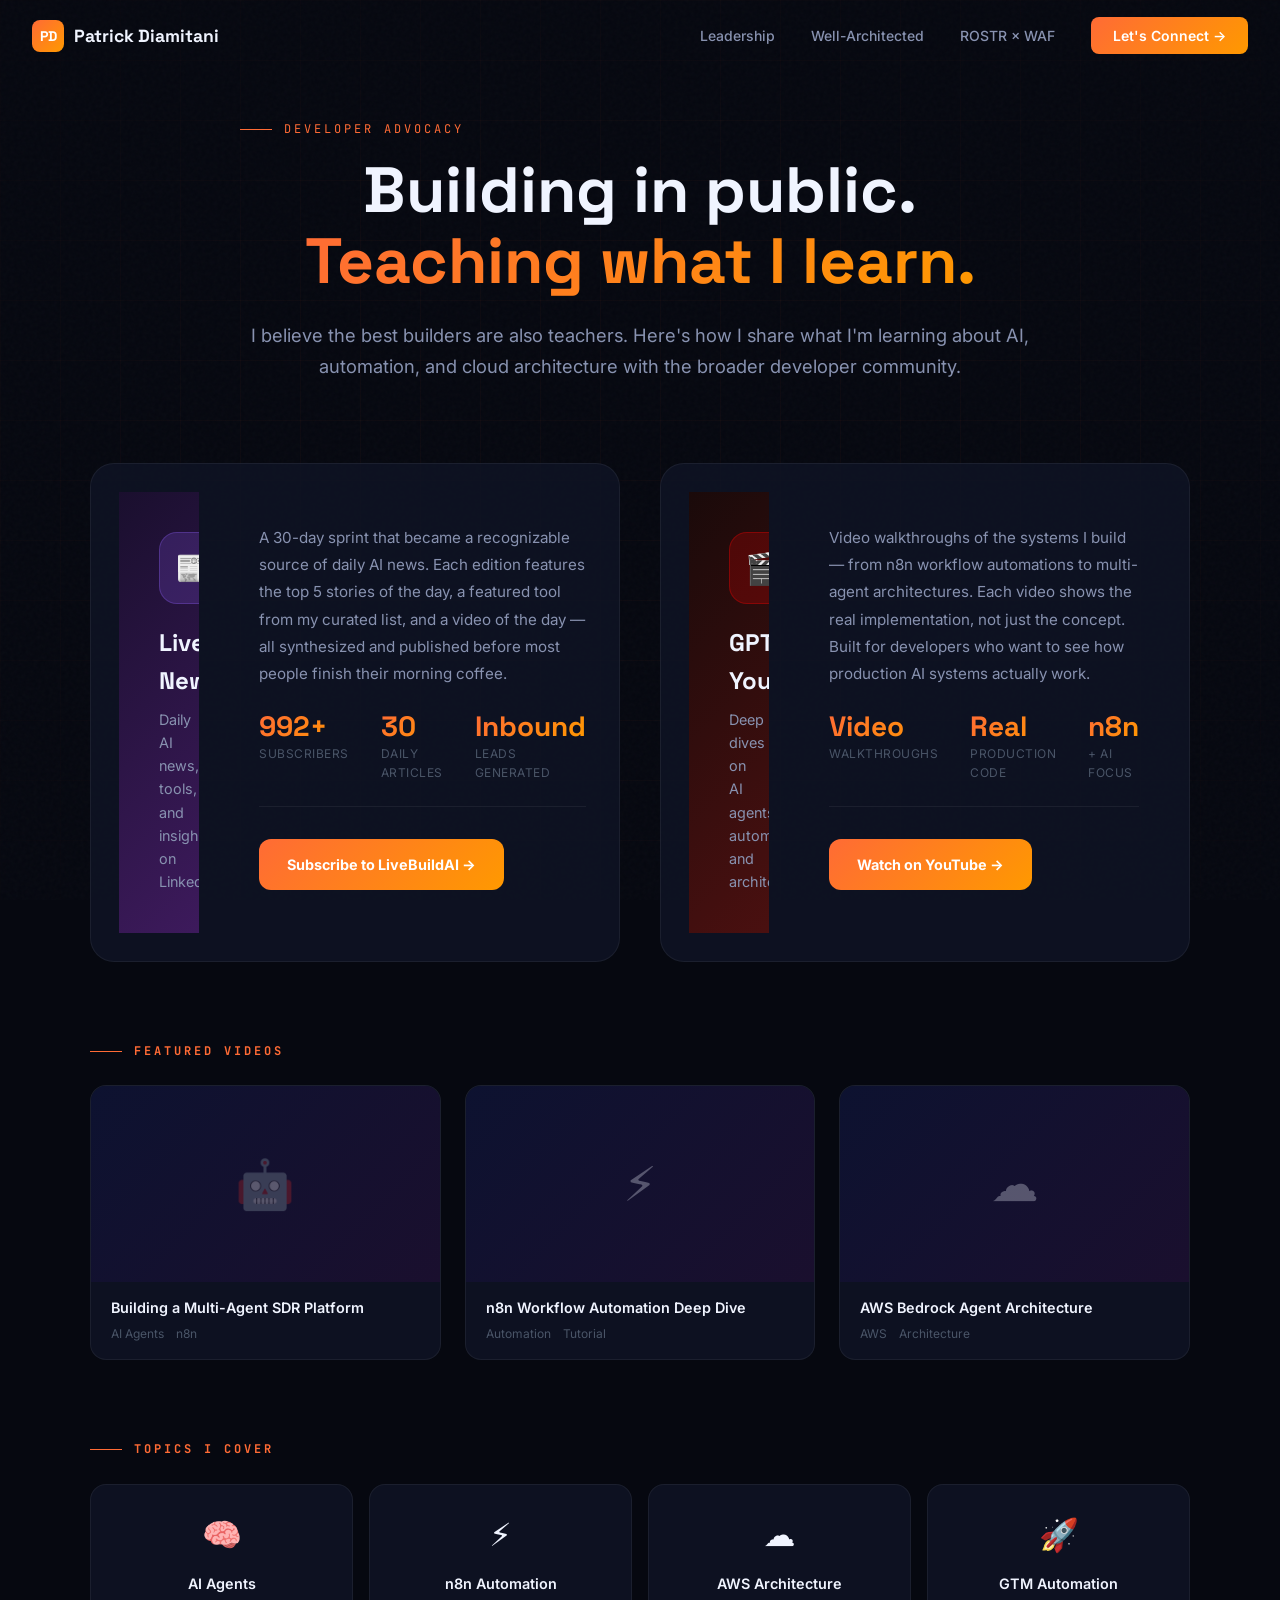
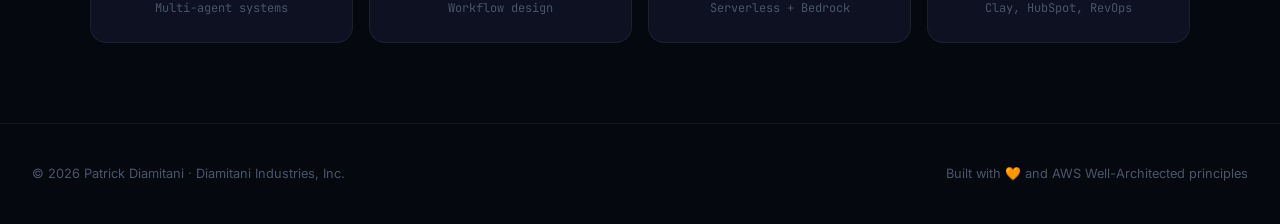
==== pages/developer-advocacy.html @ 6121b3cc "AWS Solution Architect portfolio website Three key sections: - Leadership Principles: 6 STAR format " ====
<!DOCTYPE html>
<html lang="en">
<head>
  <meta charset="UTF-8" />
  <meta name="viewport" content="width=device-width, initial-scale=1.0" />
  <title>Developer Advocacy — Patrick Diamitani | AWS Solution Architect</title>
  <link rel="stylesheet" href="../styles/main.css" />
  <style>
    .advocacy-page {
      padding-top: 120px;
      padding-bottom: 80px;
      min-height: 100vh;
      position: relative;
      z-index: 2;
    }

    .advocacy-header {
      text-align: center;
      max-width: 800px;
      margin: 0 auto 80px;
    }

    .advocacy-title {
      font-family: var(--font-display);
      font-size: clamp(2.5rem, 5vw, 4rem);
      font-weight: 800;
      line-height: 1.1;
      margin-bottom: 24px;
    }

    .advocacy-subtitle {
      font-size: 1.15rem;
      color: var(--text-secondary);
      line-height: 1.7;
    }

    .advocacy-grid {
      display: grid;
      grid-template-columns: repeat(2, 1fr);
      gap: 40px;
      max-width: 1100px;
      margin: 0 auto;
    }

    .advocacy-card {
      background: var(--bg-card);
      border: 1px solid var(--border-subtle);
      border-radius: 24px;
      overflow: hidden;
      transition: all 0.35s var(--ease-out);
    }

    .advocacy-card:hover {
      border-color: rgba(255,107,53,0.25);
      transform: translateY(-8px);
      box-shadow: 0 32px 80px rgba(0,0,0,0.5);
    }

    .advocacy-card-header {
      padding: 40px;
      position: relative;
      overflow: hidden;
    }

    .newsletter-header {
      background: linear-gradient(135deg, #1A0F2E 0%, #3D1A5C 100%);
    }

    .youtube-header {
      background: linear-gradient(135deg, #1A0A0A 0%, #4A1010 100%);
    }

    .card-icon {
      width: 72px;
      height: 72px;
      border-radius: 18px;
      display: flex;
      align-items: center;
      justify-content: center;
      font-size: 2rem;
      margin-bottom: 20px;
    }

    .newsletter-header .card-icon {
      background: rgba(139,92,246,0.2);
      border: 1px solid rgba(139,92,246,0.3);
    }

    .youtube-header .card-icon {
      background: rgba(255,0,0,0.2);
      border: 1px solid rgba(255,0,0,0.3);
    }

    .card-title {
      font-family: var(--font-display);
      font-size: 1.5rem;
      font-weight: 700;
      margin-bottom: 8px;
    }

    .card-tagline {
      font-size: 0.9rem;
      color: var(--text-secondary);
    }

    .advocacy-card-body {
      padding: 32px 40px 40px;
    }

    .card-description {
      font-size: 0.95rem;
      color: var(--text-secondary);
      line-height: 1.8;
      margin-bottom: 24px;
    }

    .card-stats {
      display: flex;
      gap: 32px;
      margin-bottom: 32px;
      padding-bottom: 24px;
      border-bottom: 1px solid var(--border-subtle);
    }

    .card-stat {
      display: flex;
      flex-direction: column;
    }

    .stat-number {
      font-family: var(--font-display);
      font-size: 1.75rem;
      font-weight: 800;
      background: var(--grad-orange);
      -webkit-background-clip: text;
      -webkit-text-fill-color: transparent;
      background-clip: text;
      line-height: 1;
    }

    .stat-label {
      font-size: 0.75rem;
      color: var(--text-muted);
      text-transform: uppercase;
      letter-spacing: 0.5px;
      margin-top: 4px;
    }

    .card-cta {
      display: inline-flex;
      align-items: center;
      gap: 10px;
      padding: 14px 28px;
      background: var(--grad-orange);
      border-radius: 12px;
      font-weight: 700;
      font-size: 0.9rem;
      color: white;
      transition: all 0.25s var(--ease-out);
      text-decoration: none;
    }

    .card-cta:hover {
      transform: translateY(-2px);
      box-shadow: 0 12px 32px rgba(255,107,53,0.35);
    }

    .card-cta-secondary {
      background: var(--bg-glass);
      border: 1px solid var(--border-accent);
    }

    .card-cta-secondary:hover {
      background: var(--bg-glass-hover);
      box-shadow: none;
    }

    /* Featured Content */
    .featured-content {
      margin-top: 80px;
      max-width: 1100px;
      margin-left: auto;
      margin-right: auto;
    }

    .featured-title {
      font-family: var(--font-mono);
      font-size: 0.75rem;
      letter-spacing: 3px;
      text-transform: uppercase;
      color: var(--accent-orange);
      margin-bottom: 24px;
      display: flex;
      align-items: center;
      gap: 12px;
    }

    .featured-title::before {
      content: '';
      width: 32px;
      height: 1px;
      background: var(--accent-orange);
    }

    .video-grid {
      display: grid;
      grid-template-columns: repeat(3, 1fr);
      gap: 24px;
    }

    .video-card {
      background: var(--bg-card);
      border: 1px solid var(--border-subtle);
      border-radius: 16px;
      overflow: hidden;
      transition: all 0.25s var(--ease-out);
      text-decoration: none;
      color: inherit;
    }

    .video-card:hover {
      border-color: rgba(255,107,53,0.2);
      transform: translateY(-4px);
    }

    .video-thumbnail {
      aspect-ratio: 16/9;
      background: linear-gradient(135deg, #0D1230, #1A0F2E);
      display: flex;
      align-items: center;
      justify-content: center;
      position: relative;
    }

    .video-thumbnail::after {
      content: '▶';
      position: absolute;
      width: 48px;
      height: 48px;
      background: rgba(255,107,53,0.9);
      border-radius: 50%;
      display: flex;
      align-items: center;
      justify-content: center;
      font-size: 1rem;
      color: white;
      opacity: 0;
      transition: opacity 0.2s;
    }

    .video-card:hover .video-thumbnail::after {
      opacity: 1;
    }

    .video-thumbnail-icon {
      font-size: 3rem;
      opacity: 0.3;
    }

    .video-info {
      padding: 16px 20px;
    }

    .video-title-text {
      font-weight: 600;
      font-size: 0.9rem;
      margin-bottom: 6px;
      line-height: 1.4;
    }

    .video-meta {
      font-size: 0.75rem;
      color: var(--text-muted);
      display: flex;
      gap: 12px;
    }

    /* Topics */
    .topics-section {
      margin-top: 80px;
      max-width: 1100px;
      margin-left: auto;
      margin-right: auto;
    }

    .topics-grid {
      display: grid;
      grid-template-columns: repeat(4, 1fr);
      gap: 16px;
    }

    .topic-card {
      padding: 24px;
      background: var(--bg-card);
      border: 1px solid var(--border-subtle);
      border-radius: 16px;
      text-align: center;
      transition: all 0.25s var(--ease-out);
    }

    .topic-card:hover {
      border-color: rgba(255,107,53,0.2);
      transform: translateY(-4px);
    }

    .topic-icon {
      font-size: 2rem;
      margin-bottom: 12px;
    }

    .topic-name {
      font-weight: 600;
      font-size: 0.9rem;
      margin-bottom: 4px;
    }

    .topic-count {
      font-family: var(--font-mono);
      font-size: 0.75rem;
      color: var(--text-muted);
    }

    @media (max-width: 900px) {
      .advocacy-grid {
        grid-template-columns: 1fr;
      }
      .video-grid {
        grid-template-columns: 1fr;
      }
      .topics-grid {
        grid-template-columns: repeat(2, 1fr);
      }
    }

    @media (max-width: 480px) {
      .topics-grid {
        grid-template-columns: 1fr;
      }
    }
  </style>
</head>
<body>

<div class="grid-bg" aria-hidden="true"></div>
<div class="noise-overlay" aria-hidden="true"></div>

<nav class="nav scrolled" role="navigation">
  <div class="nav-inner">
    <a href="../index.html" class="nav-logo">
      <div class="nav-logo-badge">PD</div>
      Patrick Diamitani
    </a>
    <ul class="nav-links">
      <li><a href="../index.html#lp" class="nav-link">Leadership</a></li>
      <li><a href="../index.html#waf" class="nav-link">Well-Architected</a></li>
      <li><a href="waf-interactive.html" class="nav-link">ROSTR × WAF</a></li>
      <li><a href="../index.html#contact" class="nav-cta">Let's Connect →</a></li>
    </ul>
  </div>
</nav>

<main class="advocacy-page">
  <div class="container">

    <header class="advocacy-header">
      <div class="section-label">Developer Advocacy</div>
      <h1 class="advocacy-title">
        Building in public.<br/>
        <span class="gradient-text">Teaching what I learn.</span>
      </h1>
      <p class="advocacy-subtitle">
        I believe the best builders are also teachers. Here's how I share what I'm learning about
        AI, automation, and cloud architecture with the broader developer community.
      </p>
    </header>

    <div class="advocacy-grid">

      <!-- LiveBuildAI Newsletter -->
      <article class="advocacy-card">
        <div class="advocacy-card-header newsletter-header">
          <div class="card-icon">📰</div>
          <h2 class="card-title">LiveBuildAI Newsletter</h2>
          <p class="card-tagline">Daily AI news, tools, and insights on LinkedIn</p>
        </div>
        <div class="advocacy-card-body">
          <p class="card-description">
            A 30-day sprint that became a recognizable source of daily AI news. Each edition features
            the top 5 stories of the day, a featured tool from my curated list, and a video of the day —
            all synthesized and published before most people finish their morning coffee.
          </p>
          <div class="card-stats">
            <div class="card-stat">
              <span class="stat-number">992+</span>
              <span class="stat-label">Subscribers</span>
            </div>
            <div class="card-stat">
              <span class="stat-number">30</span>
              <span class="stat-label">Daily Articles</span>
            </div>
            <div class="card-stat">
              <span class="stat-number">Inbound</span>
              <span class="stat-label">Leads Generated</span>
            </div>
          </div>
          <a href="https://www.linkedin.com/newsletters/livebuildai-7169756795706515456/" target="_blank" class="card-cta">
            Subscribe to LiveBuildAI →
          </a>
        </div>
      </article>

      <!-- YouTube Channel -->
      <article class="advocacy-card">
        <div class="advocacy-card-header youtube-header">
          <div class="card-icon">🎬</div>
          <h2 class="card-title">GPTPat YouTube</h2>
          <p class="card-tagline">Deep dives on AI agents, automation, and architecture</p>
        </div>
        <div class="advocacy-card-body">
          <p class="card-description">
            Video walkthroughs of the systems I build — from n8n workflow automations to multi-agent
            architectures. Each video shows the real implementation, not just the concept. Built for
            developers who want to see how production AI systems actually work.
          </p>
          <div class="card-stats">
            <div class="card-stat">
              <span class="stat-number">Video</span>
              <span class="stat-label">Walkthroughs</span>
            </div>
            <div class="card-stat">
              <span class="stat-number">Real</span>
              <span class="stat-label">Production Code</span>
            </div>
            <div class="card-stat">
              <span class="stat-number">n8n</span>
              <span class="stat-label">+ AI Focus</span>
            </div>
          </div>
          <a href="https://www.youtube.com/@gptpat" target="_blank" class="card-cta">
            Watch on YouTube →
          </a>
        </div>
      </article>

    </div>

    <!-- Featured Videos -->
    <section class="featured-content">
      <h3 class="featured-title">Featured Videos</h3>
      <div class="video-grid">

        <a href="https://www.youtube.com/@gptpat" target="_blank" class="video-card">
          <div class="video-thumbnail">
            <span class="video-thumbnail-icon">🤖</span>
          </div>
          <div class="video-info">
            <div class="video-title-text">Building a Multi-Agent SDR Platform</div>
            <div class="video-meta">
              <span>AI Agents</span>
              <span>n8n</span>
            </div>
          </div>
        </a>

        <a href="https://www.youtube.com/@gptpat" target="_blank" class="video-card">
          <div class="video-thumbnail">
            <span class="video-thumbnail-icon">⚡</span>
          </div>
          <div class="video-info">
            <div class="video-title-text">n8n Workflow Automation Deep Dive</div>
            <div class="video-meta">
              <span>Automation</span>
              <span>Tutorial</span>
            </div>
          </div>
        </a>

        <a href="https://www.youtube.com/@gptpat" target="_blank" class="video-card">
          <div class="video-thumbnail">
            <span class="video-thumbnail-icon">☁️</span>
          </div>
          <div class="video-info">
            <div class="video-title-text">AWS Bedrock Agent Architecture</div>
            <div class="video-meta">
              <span>AWS</span>
              <span>Architecture</span>
            </div>
          </div>
        </a>

      </div>
    </section>

    <!-- Topics I Cover -->
    <section class="topics-section">
      <h3 class="featured-title">Topics I Cover</h3>
      <div class="topics-grid">

        <div class="topic-card">
          <div class="topic-icon">🧠</div>
          <div class="topic-name">AI Agents</div>
          <div class="topic-count">Multi-agent systems</div>
        </div>

        <div class="topic-card">
          <div class="topic-icon">⚡</div>
          <div class="topic-name">n8n Automation</div>
          <div class="topic-count">Workflow design</div>
        </div>

        <div class="topic-card">
          <div class="topic-icon">☁️</div>
          <div class="topic-name">AWS Architecture</div>
          <div class="topic-count">Serverless + Bedrock</div>
        </div>

        <div class="topic-card">
          <div class="topic-icon">🚀</div>
          <div class="topic-name">GTM Automation</div>
          <div class="topic-count">Clay, HubSpot, RevOps</div>
        </div>

      </div>
    </section>

  </div>
</main>

<footer class="footer">
  <div class="container">
    <div class="footer-inner">
      <p class="footer-text">© 2026 Patrick Diamitani · Diamitani Industries, Inc.</p>
      <p class="footer-made-with">Built with 🧡 and AWS Well-Architected principles</p>
    </div>
  </div>
</footer>

<script src="../scripts/main.js"></script>
</body>
</html>
---- styles/main.css ----
/* ============================================================
   PATRICK DIAMITANI — AWS SOLUTIONS ARCHITECT
   Design System · main.css
   ============================================================ */

@import url('https://fonts.googleapis.com/css2?family=Inter:wght@300;400;500;600;700;800;900&family=Space+Grotesk:wght@300;400;500;600;700&family=JetBrains+Mono:wght@400;500&display=swap');

/* ── CSS Custom Properties ─────────────────────────────────── */
:root {
  /* Palette */
  --bg-void:        #060810;
  --bg-deep:        #0A0E1A;
  --bg-card:        rgba(15, 20, 38, 0.8);
  --bg-card-hover:  rgba(22, 30, 55, 0.9);
  --bg-glass:       rgba(255, 255, 255, 0.04);
  --bg-glass-hover: rgba(255, 255, 255, 0.08);

  --accent-orange:  #FF6B35;
  --accent-aws:     #FF9900;
  --accent-blue:    #4A9EFF;
  --accent-teal:    #00D4AA;
  --accent-purple:  #8B5CF6;

  --text-primary:   #F0F4FF;
  --text-secondary: #8892B0;
  --text-muted:     #4A5568;
  --text-accent:    #FF9900;

  --border-subtle:  rgba(255, 255, 255, 0.06);
  --border-accent:  rgba(255, 105, 53, 0.3);

  /* Gradients */
  --grad-hero:    linear-gradient(135deg, #060810 0%, #0D1230 50%, #0A0E1A 100%);
  --grad-orange:  linear-gradient(135deg, #FF6B35, #FF9900);
  --grad-blue:    linear-gradient(135deg, #4A9EFF, #00D4AA);
  --grad-card:    linear-gradient(135deg, rgba(255,107,53,0.08) 0%, rgba(74,158,255,0.04) 100%);

  /* Typography */
  --font-sans:   'Inter', system-ui, sans-serif;
  --font-display:'Space Grotesk', system-ui, sans-serif;
  --font-mono:   'JetBrains Mono', monospace;

  /* Spacing */
  --max-width: 1280px;
  --section-pad: 120px;

  /* Transitions */
  --ease-out: cubic-bezier(0.16, 1, 0.3, 1);
  --ease-spring: cubic-bezier(0.34, 1.56, 0.64, 1);
}

/* ── Reset & Base ───────────────────────────────────────────── */
*, *::before, *::after { box-sizing: border-box; margin: 0; padding: 0; }

html {
  scroll-behavior: smooth;
  font-size: 16px;
  -webkit-font-smoothing: antialiased;
}

body {
  font-family: var(--font-sans);
  background: var(--bg-void);
  color: var(--text-primary);
  line-height: 1.6;
  overflow-x: hidden;
}

a { color: inherit; text-decoration: none; }
img { max-width: 100%; display: block; }
ul { list-style: none; }

/* ── Scrollbar ──────────────────────────────────────────────── */
::-webkit-scrollbar { width: 6px; }
::-webkit-scrollbar-track { background: var(--bg-deep); }
::-webkit-scrollbar-thumb { background: var(--accent-orange); border-radius: 3px; }

/* ── Utility Classes ────────────────────────────────────────── */
.container {
  max-width: var(--max-width);
  margin: 0 auto;
  padding: 0 32px;
}

.section {
  padding: var(--section-pad) 0;
}

.section-label {
  font-family: var(--font-mono);
  font-size: 12px;
  letter-spacing: 3px;
  text-transform: uppercase;
  color: var(--accent-orange);
  margin-bottom: 16px;
  display: flex;
  align-items: center;
  gap: 12px;
}
.section-label::before {
  content: '';
  width: 32px;
  height: 1px;
  background: var(--accent-orange);
}

.section-title {
  font-family: var(--font-display);
  font-size: clamp(2rem, 4vw, 3rem);
  font-weight: 700;
  line-height: 1.1;
  margin-bottom: 20px;
}

.section-subtitle {
  font-size: 1.1rem;
  color: var(--text-secondary);
  max-width: 600px;
  line-height: 1.7;
}

.gradient-text {
  background: var(--grad-orange);
  -webkit-background-clip: text;
  -webkit-text-fill-color: transparent;
  background-clip: text;
}

.gradient-text-blue {
  background: var(--grad-blue);
  -webkit-background-clip: text;
  -webkit-text-fill-color: transparent;
  background-clip: text;
}

/* ── Animated Grid Background ───────────────────────────────── */
.grid-bg {
  position: fixed;
  inset: 0;
  pointer-events: none;
  z-index: 0;
  background-image:
    linear-gradient(rgba(255,107,53,0.03) 1px, transparent 1px),
    linear-gradient(90deg, rgba(255,107,53,0.03) 1px, transparent 1px);
  background-size: 60px 60px;
  mask-image: radial-gradient(ellipse 80% 80% at 50% 50%, black 40%, transparent 100%);
}

.noise-overlay {
  position: fixed;
  inset: 0;
  pointer-events: none;
  z-index: 1;
  opacity: 0.025;
  background-image: url("data:image/svg+xml,%3Csvg viewBox='0 0 256 256' xmlns='http://www.w3.org/2000/svg'%3E%3Cfilter id='noise'%3E%3CfeTurbulence type='fractalNoise' baseFrequency='0.9' numOctaves='4' stitchTiles='stitch'/%3E%3C/filter%3E%3Crect width='100%25' height='100%25' filter='url(%23noise)'/%3E%3C/svg%3E");
}

/* ── Navigation ─────────────────────────────────────────────── */
.nav {
  position: fixed;
  top: 0;
  left: 0;
  right: 0;
  z-index: 100;
  transition: all 0.3s var(--ease-out);
}

.nav.scrolled {
  background: rgba(6, 8, 16, 0.92);
  backdrop-filter: blur(24px);
  border-bottom: 1px solid var(--border-subtle);
}

.nav-inner {
  display: flex;
  align-items: center;
  justify-content: space-between;
  padding: 20px 32px;
  max-width: var(--max-width);
  margin: 0 auto;
}

.nav-logo {
  font-family: var(--font-display);
  font-size: 1.1rem;
  font-weight: 700;
  display: flex;
  align-items: center;
  gap: 10px;
}

.nav-logo-badge {
  width: 32px;
  height: 32px;
  background: var(--grad-orange);
  border-radius: 8px;
  display: flex;
  align-items: center;
  justify-content: center;
  font-size: 14px;
  font-weight: 900;
  color: white;
}

.nav-links {
  display: flex;
  align-items: center;
  gap: 36px;
}

.nav-link {
  font-size: 0.875rem;
  font-weight: 500;
  color: var(--text-secondary);
  transition: color 0.2s;
  position: relative;
}

.nav-link::after {
  content: '';
  position: absolute;
  bottom: -4px;
  left: 0;
  width: 0;
  height: 1px;
  background: var(--accent-orange);
  transition: width 0.2s var(--ease-out);
}

.nav-link:hover { color: var(--text-primary); }
.nav-link:hover::after { width: 100%; }

.nav-cta {
  font-size: 0.875rem;
  font-weight: 600;
  padding: 10px 22px;
  background: var(--grad-orange);
  border-radius: 8px;
  color: white;
  transition: all 0.2s var(--ease-out);
}

.nav-cta:hover {
  transform: translateY(-1px);
  box-shadow: 0 8px 24px rgba(255,107,53,0.35);
}

/* ── Hero Section ───────────────────────────────────────────── */
.hero {
  position: relative;
  min-height: 100vh;
  display: flex;
  align-items: center;
  padding: 120px 0 80px;
  overflow: hidden;
}

.hero-glow {
  position: absolute;
  top: -20%;
  left: -10%;
  width: 70%;
  height: 70%;
  background: radial-gradient(ellipse, rgba(255,107,53,0.12) 0%, transparent 70%);
  pointer-events: none;
}

.hero-glow-2 {
  position: absolute;
  bottom: -10%;
  right: -10%;
  width: 50%;
  height: 50%;
  background: radial-gradient(ellipse, rgba(74,158,255,0.08) 0%, transparent 70%);
  pointer-events: none;
}

.hero-content {
  position: relative;
  z-index: 2;
  display: grid;
  grid-template-columns: 1fr 1fr;
  gap: 80px;
  align-items: center;
}

.hero-label {
  font-family: var(--font-mono);
  font-size: 13px;
  letter-spacing: 2px;
  text-transform: uppercase;
  color: var(--accent-orange);
  display: flex;
  align-items: center;
  gap: 8px;
  margin-bottom: 24px;
}

.hero-label-dot {
  width: 6px;
  height: 6px;
  background: var(--accent-orange);
  border-radius: 50%;
  animation: pulse-dot 2s ease infinite;
}

@keyframes pulse-dot {
  0%, 100% { opacity: 1; transform: scale(1); }
  50% { opacity: 0.5; transform: scale(0.7); }
}

.hero-title {
  font-family: var(--font-display);
  font-size: clamp(2.8rem, 5.5vw, 4.5rem);
  font-weight: 800;
  line-height: 1.05;
  margin-bottom: 28px;
  letter-spacing: -0.02em;
}

.hero-description {
  font-size: 1.15rem;
  color: var(--text-secondary);
  line-height: 1.8;
  margin-bottom: 48px;
  max-width: 520px;
}

.hero-actions {
  display: flex;
  align-items: center;
  gap: 20px;
  flex-wrap: wrap;
}

.btn-primary {
  display: inline-flex;
  align-items: center;
  gap: 10px;
  padding: 16px 32px;
  background: var(--grad-orange);
  border-radius: 12px;
  font-weight: 700;
  font-size: 1rem;
  color: white;
  transition: all 0.25s var(--ease-out);
}

.btn-primary:hover {
  transform: translateY(-2px);
  box-shadow: 0 16px 48px rgba(255,107,53,0.4);
}

.btn-secondary {
  display: inline-flex;
  align-items: center;
  gap: 10px;
  padding: 15px 32px;
  border: 1px solid var(--border-accent);
  border-radius: 12px;
  font-weight: 600;
  font-size: 1rem;
  color: var(--text-primary);
  transition: all 0.25s var(--ease-out);
  background: var(--bg-glass);
  backdrop-filter: blur(8px);
}

.btn-secondary:hover {
  background: var(--bg-glass-hover);
  border-color: var(--accent-orange);
  transform: translateY(-2px);
}

.hero-stats {
  display: grid;
  grid-template-columns: repeat(3, 1fr);
  gap: 24px;
  margin-top: 64px;
  padding-top: 48px;
  border-top: 1px solid var(--border-subtle);
}

.hero-stat-value {
  font-family: var(--font-display);
  font-size: 2.2rem;
  font-weight: 800;
  background: var(--grad-orange);
  -webkit-background-clip: text;
  -webkit-text-fill-color: transparent;
  background-clip: text;
  display: block;
  margin-bottom: 4px;
}

.hero-stat-label {
  font-size: 0.8rem;
  color: var(--text-secondary);
  text-transform: uppercase;
  letter-spacing: 1px;
}

/* Hero Right: Architecture visual */
.hero-visual {
  position: relative;
}

.arch-card {
  background: var(--bg-card);
  border: 1px solid var(--border-subtle);
  border-radius: 20px;
  padding: 32px;
  backdrop-filter: blur(16px);
  position: relative;
  overflow: hidden;
}

.arch-card::before {
  content: '';
  position: absolute;
  top: 0;
  left: 0;
  right: 0;
  height: 1px;
  background: linear-gradient(90deg, transparent, var(--accent-orange), transparent);
  opacity: 0.6;
}

.arch-title {
  font-family: var(--font-mono);
  font-size: 11px;
  letter-spacing: 2px;
  text-transform: uppercase;
  color: var(--accent-aws);
  margin-bottom: 24px;
}

.arch-nodes {
  display: flex;
  flex-direction: column;
  gap: 12px;
}

.arch-node {
  display: flex;
  align-items: center;
  gap: 14px;
  padding: 12px 16px;
  border-radius: 10px;
  background: var(--bg-glass);
  border: 1px solid var(--border-subtle);
  transition: all 0.2s;
  cursor: default;
}

.arch-node:hover {
  background: var(--bg-glass-hover);
  border-color: rgba(255,107,53,0.2);
  transform: translateX(4px);
}

.arch-node-icon {
  width: 36px;
  height: 36px;
  border-radius: 8px;
  display: flex;
  align-items: center;
  justify-content: center;
  font-size: 16px;
  flex-shrink: 0;
}

.arch-node-text { flex: 1; }
.arch-node-name {
  font-size: 0.875rem;
  font-weight: 600;
  color: var(--text-primary);
  display: block;
}
.arch-node-sub {
  font-family: var(--font-mono);
  font-size: 0.72rem;
  color: var(--text-secondary);
}

.arch-connector {
  width: 2px;
  height: 12px;
  background: linear-gradient(180deg, var(--accent-orange), transparent);
  margin-left: 30px;
  opacity: 0.4;
}

/* ── About Section ──────────────────────────────────────────── */
.about {
  position: relative;
  z-index: 2;
}

.about-grid {
  display: grid;
  grid-template-columns: 1fr 1.6fr;
  gap: 80px;
  align-items: start;
}

.about-avatar-wrap {
  position: sticky;
  top: 100px;
}

.about-avatar {
  width: 100%;
  aspect-ratio: 1;
  border-radius: 24px;
  overflow: hidden;
  border: 1px solid var(--border-subtle);
  position: relative;
  background: var(--bg-card);
}

.about-avatar img {
  width: 100%;
  height: 100%;
  object-fit: cover;
}

.about-avatar-placeholder {
  width: 100%;
  height: 100%;
  display: flex;
  align-items: center;
  justify-content: center;
  background: linear-gradient(135deg, #0D1230, #1A0F2E);
  font-size: 6rem;
}

.about-badge {
  position: absolute;
  bottom: -16px;
  left: 50%;
  transform: translateX(-50%);
  background: var(--bg-deep);
  border: 1px solid var(--border-accent);
  border-radius: 100px;
  padding: 10px 20px;
  font-family: var(--font-mono);
  font-size: 0.75rem;
  color: var(--accent-orange);
  white-space: nowrap;
  display: flex;
  align-items: center;
  gap: 8px;
}

.about-badge-dot {
  width: 6px;
  height: 6px;
  background: var(--accent-teal);
  border-radius: 50%;
  animation: pulse-dot 2s ease infinite;
}

.about-content { padding-top: 8px; }

.about-narrative {
  font-size: 1.05rem;
  color: var(--text-secondary);
  line-height: 1.9;
  margin-bottom: 24px;
}

.about-narrative strong { color: var(--text-primary); font-weight: 600; }

.about-highlights {
  display: grid;
  grid-template-columns: 1fr 1fr;
  gap: 16px;
  margin-top: 40px;
}

.highlight-card {
  padding: 20px;
  background: var(--bg-card);
  border: 1px solid var(--border-subtle);
  border-radius: 16px;
  transition: all 0.25s var(--ease-out);
}

.highlight-card:hover {
  background: var(--bg-card-hover);
  border-color: rgba(255,107,53,0.2);
  transform: translateY(-4px);
}

.highlight-icon {
  font-size: 1.5rem;
  margin-bottom: 10px;
  display: block;
}

.highlight-title {
  font-weight: 700;
  font-size: 0.9rem;
  margin-bottom: 4px;
}

.highlight-text {
  font-size: 0.8rem;
  color: var(--text-secondary);
  line-height: 1.5;
}

/* ── Well-Architected Section ───────────────────────────────── */
.waf {
  position: relative;
  z-index: 2;
}

.waf-intro {
  display: grid;
  grid-template-columns: 1fr 1fr;
  gap: 80px;
  margin-bottom: 64px;
  align-items: end;
}

.waf-pillars {
  display: grid;
  grid-template-columns: repeat(3, 1fr);
  gap: 20px;
}

.pillar-card {
  padding: 28px 24px;
  background: var(--bg-card);
  border: 1px solid var(--border-subtle);
  border-radius: 20px;
  position: relative;
  overflow: hidden;
  transition: all 0.3s var(--ease-out);
  cursor: default;
}

.pillar-card::after {
  content: '';
  position: absolute;
  inset: 0;
  background: var(--grad-card);
  opacity: 0;
  transition: opacity 0.3s;
}

.pillar-card:hover {
  border-color: var(--border-accent);
  transform: translateY(-6px);
  box-shadow: 0 24px 64px rgba(0,0,0,0.4);
}

.pillar-card:hover::after { opacity: 1; }

.pillar-card-inner { position: relative; z-index: 1; }

.pillar-icon {
  font-size: 2rem;
  margin-bottom: 16px;
  display: block;
}

.pillar-name {
  font-family: var(--font-display);
  font-weight: 700;
  font-size: 1rem;
  margin-bottom: 8px;
  color: var(--text-primary);
}

.pillar-description {
  font-size: 0.82rem;
  color: var(--text-secondary);
  line-height: 1.6;
  margin-bottom: 16px;
}

.pillar-evidence {
  font-family: var(--font-mono);
  font-size: 0.72rem;
  color: var(--accent-teal);
  background: rgba(0,212,170,0.08);
  border: 1px solid rgba(0,212,170,0.2);
  border-radius: 6px;
  padding: 6px 10px;
  display: inline-block;
}

/* ── Leadership Principles ──────────────────────────────────── */
.lp {
  position: relative;
  z-index: 2;
  background: linear-gradient(180deg, transparent, rgba(10,14,26,0.8), transparent);
}

.lp-grid {
  display: grid;
  grid-template-columns: repeat(2, 1fr);
  gap: 24px;
  margin-top: 64px;
}

.lp-card {
  background: var(--bg-card);
  border: 1px solid var(--border-subtle);
  border-radius: 20px;
  padding: 32px;
  transition: all 0.3s var(--ease-out);
  position: relative;
  overflow: hidden;
}

.lp-card::before {
  content: '';
  position: absolute;
  left: 0;
  top: 0;
  bottom: 0;
  width: 3px;
  background: var(--grad-orange);
  transform: scaleY(0);
  transition: transform 0.3s var(--ease-out);
}

.lp-card:hover {
  border-color: rgba(255,107,53,0.15);
  transform: translateY(-4px);
  box-shadow: 0 20px 60px rgba(0,0,0,0.3);
}

.lp-card:hover::before { transform: scaleY(1); }

.lp-header {
  display: flex;
  align-items: flex-start;
  gap: 16px;
  margin-bottom: 20px;
}

.lp-number {
  font-family: var(--font-mono);
  font-size: 0.7rem;
  color: var(--accent-orange);
  background: rgba(255,107,53,0.1);
  border: 1px solid rgba(255,107,53,0.2);
  border-radius: 6px;
  padding: 4px 8px;
  white-space: nowrap;
  margin-top: 2px;
}

.lp-principle {
  font-family: var(--font-display);
  font-weight: 700;
  font-size: 1.1rem;
  line-height: 1.2;
}

.star-format { display: flex; flex-direction: column; gap: 12px; }

.star-item {
  display: flex;
  gap: 12px;
  align-items: flex-start;
}

.star-label {
  font-family: var(--font-mono);
  font-size: 0.65rem;
  font-weight: 700;
  letter-spacing: 1px;
  color: var(--accent-orange);
  background: rgba(255,107,53,0.08);
  border: 1px solid rgba(255,107,53,0.15);
  border-radius: 4px;
  padding: 3px 6px;
  white-space: nowrap;
  margin-top: 3px;
  flex-shrink: 0;
}

.star-text {
  font-size: 0.875rem;
  color: var(--text-secondary);
  line-height: 1.6;
}

.star-result .star-text {
  color: var(--text-primary);
  font-weight: 500;
}

/* ── LP Card Grid (New Style) ───────────────────────────────── */
.lp-card-grid {
  display: grid;
  grid-template-columns: repeat(3, 1fr);
  gap: 24px;
  margin-top: 64px;
}

.lp-card-link {
  text-decoration: none;
  color: inherit;
  display: block;
}

.lp-card-new {
  background: var(--bg-card);
  border: 1px solid var(--border-subtle);
  border-radius: 20px;
  padding: 28px;
  height: 100%;
  display: flex;
  flex-direction: column;
  transition: all 0.3s var(--ease-out);
  position: relative;
  overflow: hidden;
}

.lp-card-new::before {
  content: '';
  position: absolute;
  left: 0;
  top: 0;
  bottom: 0;
  width: 3px;
  background: var(--grad-orange);
  transform: scaleY(0);
  transition: transform 0.3s var(--ease-out);
}

.lp-card-link:hover .lp-card-new {
  border-color: rgba(255,107,53,0.25);
  transform: translateY(-6px);
  box-shadow: 0 24px 64px rgba(0,0,0,0.4);
}

.lp-card-link:hover .lp-card-new::before {
  transform: scaleY(1);
}

.lp-card-header-new {
  display: flex;
  align-items: flex-start;
  gap: 12px;
  margin-bottom: 16px;
}

.lp-principle-new {
  font-family: var(--font-display);
  font-weight: 700;
  font-size: 1.1rem;
  line-height: 1.2;
  margin: 0;
}

.lp-card-preview {
  font-size: 0.875rem;
  color: var(--text-secondary);
  line-height: 1.7;
  flex: 1;
  margin-bottom: 16px;
}

.lp-card-result {
  font-size: 0.8rem;
  color: var(--text-primary);
  padding: 12px 16px;
  background: rgba(0,212,170,0.06);
  border: 1px solid rgba(0,212,170,0.15);
  border-radius: 10px;
  margin-bottom: 16px;
}

.result-tag {
  font-family: var(--font-mono);
  font-size: 0.7rem;
  font-weight: 700;
  color: var(--accent-teal);
  margin-right: 6px;
}

.lp-card-cta {
  font-size: 0.85rem;
  font-weight: 600;
  color: var(--accent-orange);
  display: flex;
  align-items: center;
  gap: 6px;
  transition: gap 0.2s var(--ease-out);
}

.lp-card-link:hover .lp-card-cta {
  gap: 10px;
}

@media (max-width: 900px) {
  .lp-card-grid {
    grid-template-columns: repeat(2, 1fr);
  }
}

@media (max-width: 600px) {
  .lp-card-grid {
    grid-template-columns: 1fr;
  }
}

/* ── Developer Advocacy Section ─────────────────────────────── */
.advocacy {
  position: relative;
  z-index: 2;
}

.advocacy-intro {
  display: grid;
  grid-template-columns: 1fr 1fr;
  gap: 80px;
  margin-bottom: 48px;
  align-items: end;
}

.advocacy-cards {
  display: grid;
  grid-template-columns: repeat(2, 1fr);
  gap: 24px;
}

.advocacy-card {
  display: flex;
  align-items: flex-start;
  gap: 20px;
  padding: 28px;
  background: var(--bg-card);
  border: 1px solid var(--border-subtle);
  border-radius: 20px;
  text-decoration: none;
  color: inherit;
  transition: all 0.3s var(--ease-out);
}

.advocacy-card:hover {
  border-color: rgba(255,107,53,0.25);
  transform: translateY(-6px);
  box-shadow: 0 24px 64px rgba(0,0,0,0.4);
}

.advocacy-card-icon {
  width: 56px;
  height: 56px;
  border-radius: 14px;
  display: flex;
  align-items: center;
  justify-content: center;
  font-size: 1.5rem;
  flex-shrink: 0;
  border: 1px solid var(--border-subtle);
}

.advocacy-card-content {
  flex: 1;
}

.advocacy-card-title {
  font-family: var(--font-display);
  font-weight: 700;
  font-size: 1.1rem;
  margin-bottom: 8px;
}

.advocacy-card-desc {
  font-size: 0.875rem;
  color: var(--text-secondary);
  line-height: 1.7;
  margin-bottom: 12px;
}

.advocacy-card-stats {
  display: flex;
  gap: 16px;
  flex-wrap: wrap;
}

.advocacy-stat {
  font-family: var(--font-mono);
  font-size: 0.72rem;
  color: var(--text-muted);
}

.advocacy-stat strong {
  color: var(--accent-orange);
}

.advocacy-card-arrow {
  font-size: 1.25rem;
  color: var(--accent-orange);
  opacity: 0;
  transition: opacity 0.2s, transform 0.2s;
  align-self: center;
}

.advocacy-card:hover .advocacy-card-arrow {
  opacity: 1;
  transform: translateX(4px);
}

.advocacy-cta {
  text-align: center;
  margin-top: 40px;
}

@media (max-width: 900px) {
  .advocacy-intro {
    grid-template-columns: 1fr;
    gap: 24px;
  }
  .advocacy-cards {
    grid-template-columns: 1fr;
  }
}

/* ── Case Studies ───────────────────────────────────────────── */
.case-studies {
  position: relative;
  z-index: 2;
}

.cs-grid {
  display: grid;
  grid-template-columns: repeat(3, 1fr);
  gap: 24px;
  margin-top: 64px;
}

.cs-card {
  background: var(--bg-card);
  border: 1px solid var(--border-subtle);
  border-radius: 24px;
  overflow: hidden;
  transition: all 0.35s var(--ease-out);
  display: flex;
  flex-direction: column;
  text-decoration: none;
  color: inherit;
}

.cs-card:hover {
  border-color: rgba(255,107,53,0.25);
  transform: translateY(-8px);
  box-shadow: 0 32px 80px rgba(0,0,0,0.5);
}

.cs-card-header {
  padding: 32px 32px 24px;
  position: relative;
  overflow: hidden;
  min-height: 180px;
  display: flex;
  flex-direction: column;
  justify-content: flex-end;
}

.cs-card-bg {
  position: absolute;
  inset: 0;
  display: flex;
  align-items: center;
  justify-content: center;
  font-size: 5rem;
  opacity: 0.15;
}

.cs-card-gradient-1 { background: linear-gradient(135deg, #1A0F00, #3D2000); }
.cs-card-gradient-2 { background: linear-gradient(135deg, #0A1A2F, #001A3D); }
.cs-card-gradient-3 { background: linear-gradient(135deg, #0F0A1A, #1A0F2E); }

.cs-card-tag {
  font-family: var(--font-mono);
  font-size: 0.7rem;
  letter-spacing: 1.5px;
  text-transform: uppercase;
  padding: 4px 10px;
  border-radius: 6px;
  display: inline-block;
  margin-bottom: 12px;
  width: fit-content;
  position: relative;
}

.tag-orange { background: rgba(255,107,53,0.15); color: var(--accent-orange); border: 1px solid rgba(255,107,53,0.25); }
.tag-blue   { background: rgba(74,158,255,0.15); color: var(--accent-blue); border: 1px solid rgba(74,158,255,0.25); }
.tag-purple { background: rgba(139,92,246,0.15); color: var(--accent-purple); border: 1px solid rgba(139,92,246,0.25); }

.cs-card-title {
  font-family: var(--font-display);
  font-size: 1.3rem;
  font-weight: 700;
  position: relative;
  line-height: 1.2;
}

.cs-card-body { padding: 24px 32px 32px; flex: 1; display: flex; flex-direction: column; }

.cs-card-description {
  font-size: 0.875rem;
  color: var(--text-secondary);
  line-height: 1.7;
  margin-bottom: 24px;
  flex: 1;
}

.cs-card-metrics {
  display: flex;
  gap: 20px;
  margin-bottom: 28px;
  flex-wrap: wrap;
}

.cs-metric-value {
  font-family: var(--font-display);
  font-size: 1.4rem;
  font-weight: 800;
  background: var(--grad-orange);
  -webkit-background-clip: text;
  -webkit-text-fill-color: transparent;
  background-clip: text;
  display: block;
  line-height: 1;
  margin-bottom: 2px;
}

.cs-metric-label {
  font-size: 0.72rem;
  color: var(--text-muted);
  text-transform: uppercase;
  letter-spacing: 0.5px;
}

.cs-tech-chips {
  display: flex;
  flex-wrap: wrap;
  gap: 8px;
  margin-bottom: 28px;
}

.tech-chip {
  font-family: var(--font-mono);
  font-size: 0.7rem;
  padding: 4px 10px;
  background: var(--bg-glass);
  border: 1px solid var(--border-subtle);
  border-radius: 6px;
  color: var(--text-secondary);
}

.cs-card-link {
  display: flex;
  align-items: center;
  gap: 8px;
  font-size: 0.875rem;
  font-weight: 600;
  color: var(--accent-orange);
  transition: gap 0.2s var(--ease-out);
}

.cs-card:hover .cs-card-link { gap: 12px; }

/* ── Skills Section ─────────────────────────────────────────── */
.skills {
  position: relative;
  z-index: 2;
}

.skills-grid {
  display: grid;
  grid-template-columns: repeat(4, 1fr);
  gap: 24px;
  margin-top: 64px;
}

.skill-category {
  background: var(--bg-card);
  border: 1px solid var(--border-subtle);
  border-radius: 20px;
  padding: 28px;
  transition: all 0.25s var(--ease-out);
}

.skill-category:hover {
  border-color: rgba(255,107,53,0.15);
  transform: translateY(-4px);
}

.skill-cat-header {
  display: flex;
  align-items: center;
  gap: 12px;
  margin-bottom: 20px;
}

.skill-cat-icon {
  width: 40px;
  height: 40px;
  border-radius: 10px;
  display: flex;
  align-items: center;
  justify-content: center;
  font-size: 1.2rem;
}

.skill-cat-name {
  font-weight: 700;
  font-size: 0.95rem;
}

.skill-list { display: flex; flex-direction: column; gap: 10px; }

.skill-item {
  display: flex;
  align-items: center;
  gap: 10px;
  font-size: 0.83rem;
  color: var(--text-secondary);
}

.skill-item::before {
  content: '';
  width: 4px;
  height: 4px;
  border-radius: 50%;
  background: var(--accent-orange);
  flex-shrink: 0;
}

/* ── Contact / CTA Section ──────────────────────────────────── */
.contact {
  position: relative;
  z-index: 2;
  text-align: center;
}

.contact-card {
  background: var(--bg-card);
  border: 1px solid var(--border-subtle);
  border-radius: 32px;
  padding: 80px 48px;
  position: relative;
  overflow: hidden;
}

.contact-card::before {
  content: '';
  position: absolute;
  top: 0;
  left: 50%;
  transform: translateX(-50%);
  width: 60%;
  height: 1px;
  background: linear-gradient(90deg, transparent, var(--accent-orange), transparent);
}

.contact-glow {
  position: absolute;
  top: 50%;
  left: 50%;
  transform: translate(-50%, -50%);
  width: 600px;
  height: 300px;
  background: radial-gradient(ellipse, rgba(255,107,53,0.08) 0%, transparent 70%);
  pointer-events: none;
}

.contact-title {
  font-family: var(--font-display);
  font-size: clamp(2rem, 4vw, 3.5rem);
  font-weight: 800;
  line-height: 1.1;
  margin-bottom: 20px;
  position: relative;
}

.contact-subtitle {
  font-size: 1.1rem;
  color: var(--text-secondary);
  max-width: 560px;
  margin: 0 auto 48px;
  line-height: 1.7;
}

.contact-actions {
  display: flex;
  align-items: center;
  justify-content: center;
  gap: 20px;
  flex-wrap: wrap;
  position: relative;
}

.contact-links {
  display: flex;
  align-items: center;
  justify-content: center;
  gap: 32px;
  margin-top: 48px;
  position: relative;
}

.contact-link {
  display: flex;
  align-items: center;
  gap: 8px;
  font-size: 0.9rem;
  color: var(--text-secondary);
  transition: color 0.2s;
  font-family: var(--font-mono);
}

.contact-link:hover { color: var(--accent-orange); }

/* ── Footer ─────────────────────────────────────────────────── */
.footer {
  position: relative;
  z-index: 2;
  border-top: 1px solid var(--border-subtle);
  padding: 40px 0;
}

.footer-inner {
  display: flex;
  align-items: center;
  justify-content: space-between;
}

.footer-text {
  font-size: 0.8rem;
  color: var(--text-muted);
}

.footer-made-with {
  font-size: 0.8rem;
  color: var(--text-muted);
  display: flex;
  align-items: center;
  gap: 6px;
}

/* ── Scroll Reveal Animations ───────────────────────────────── */
.reveal {
  opacity: 0;
  transform: translateY(40px);
  transition: opacity 0.7s var(--ease-out), transform 0.7s var(--ease-out);
}

.reveal.visible {
  opacity: 1;
  transform: translateY(0);
}

.reveal-delay-1 { transition-delay: 0.1s; }
.reveal-delay-2 { transition-delay: 0.2s; }
.reveal-delay-3 { transition-delay: 0.3s; }
.reveal-delay-4 { transition-delay: 0.4s; }
.reveal-delay-5 { transition-delay: 0.5s; }

/* ── Responsive ─────────────────────────────────────────────── */
@media (max-width: 1100px) {
  .hero-content { grid-template-columns: 1fr; gap: 48px; }
  .hero-visual { display: none; }
  .about-grid { grid-template-columns: 1fr; }
  .about-avatar-wrap { position: static; max-width: 280px; }
  .waf-intro { grid-template-columns: 1fr; gap: 32px; }
  .skills-grid { grid-template-columns: repeat(2, 1fr); }
}

@media (max-width: 768px) {
  :root { --section-pad: 80px; }
  .nav-links { display: none; }
  .hero { padding: 100px 0 60px; }
  .hero-stats { grid-template-columns: 1fr 1fr; }
  .waf-pillars { grid-template-columns: 1fr; }
  .lp-grid { grid-template-columns: 1fr; }
  .cs-grid { grid-template-columns: 1fr; }
  .about-highlights { grid-template-columns: 1fr; }
  .skills-grid { grid-template-columns: 1fr 1fr; }
  .contact-card { padding: 48px 24px; }
}

@media (max-width: 480px) {
  .container { padding: 0 20px; }
  .hero-stats { grid-template-columns: 1fr; }
  .skills-grid { grid-template-columns: 1fr; }
  .hero-actions { flex-direction: column; align-items: stretch; }
}

/* ── Floating particles ─────────────────────────────────────── */
.particles { position: fixed; inset: 0; pointer-events: none; z-index: 0; }
.particle {
  position: absolute;
  width: 2px;
  height: 2px;
  background: var(--accent-orange);
  border-radius: 50%;
  animation: float-particle linear infinite;
  opacity: 0;
}
@keyframes float-particle {
  0%   { transform: translateY(100vh) translateX(0); opacity: 0; }
  10%  { opacity: 0.4; }
  90%  { opacity: 0.4; }
  100% { transform: translateY(-10vh) translateX(30px); opacity: 0; }
}

/* ── Typing cursor ──────────────────────────────────────────── */
.typing-cursor {
  display: inline-block;
  width: 3px;
  height: 1em;
  background: var(--accent-orange);
  margin-left: 4px;
  vertical-align: text-bottom;
  animation: blink 1s step-end infinite;
}
@keyframes blink {
  0%, 100% { opacity: 1; }
  50% { opacity: 0; }
}

/* ── AWS Services badge strip ───────────────────────────────── */
.aws-strip {
  display: flex;
  gap: 12px;
  flex-wrap: wrap;
  margin-top: 32px;
}

.aws-badge {
  display: inline-flex;
  align-items: center;
  gap: 6px;
  padding: 6px 14px;
  background: rgba(255,153,0,0.08);
  border: 1px solid rgba(255,153,0,0.2);
  border-radius: 8px;
  font-family: var(--font-mono);
  font-size: 0.72rem;
  color: var(--accent-aws);
  transition: all 0.2s;
}

.aws-badge:hover {
  background: rgba(255,153,0,0.15);
  border-color: rgba(255,153,0,0.4);
}

/* ── Timeline (roles) ───────────────────────────────────────── */
.timeline { display: flex; flex-direction: column; gap: 0; margin-top: 48px; }

.timeline-item {
  display: grid;
  grid-template-columns: 180px 1fr;
  gap: 32px;
  padding-bottom: 40px;
  position: relative;
}

.timeline-item::before {
  content: '';
  position: absolute;
  left: 179px;
  top: 8px;
  bottom: 0;
  width: 1px;
  background: linear-gradient(180deg, var(--accent-orange), transparent);
  opacity: 0.3;
}

.timeline-item:last-child::before { display: none; }

.timeline-date {
  font-family: var(--font-mono);
  font-size: 0.75rem;
  color: var(--text-muted);
  padding-top: 6px;
  text-align: right;
}

.timeline-dot {
  position: absolute;
  left: 172px;
  top: 6px;
  width: 16px;
  height: 16px;
  border-radius: 50%;
  background: var(--bg-deep);
  border: 2px solid var(--accent-orange);
  z-index: 1;
}

.timeline-content { padding-left: 24px; }

.timeline-role {
  font-weight: 700;
  font-size: 1.05rem;
  margin-bottom: 4px;
}

.timeline-company {
  font-size: 0.875rem;
  color: var(--accent-orange);
  margin-bottom: 12px;
  font-weight: 500;
}

.timeline-description {
  font-size: 0.875rem;
  color: var(--text-secondary);
  line-height: 1.7;
}

.timeline-bullets {
  margin-top: 12px;
  display: flex;
  flex-direction: column;
  gap: 6px;
}

.timeline-bullet {
  font-size: 0.83rem;
  color: var(--text-secondary);
  display: flex;
  gap: 10px;
  align-items: flex-start;
}

.timeline-bullet::before {
  content: '▸';
  color: var(--accent-orange);
  flex-shrink: 0;
  font-size: 0.7rem;
  margin-top: 3px;
}
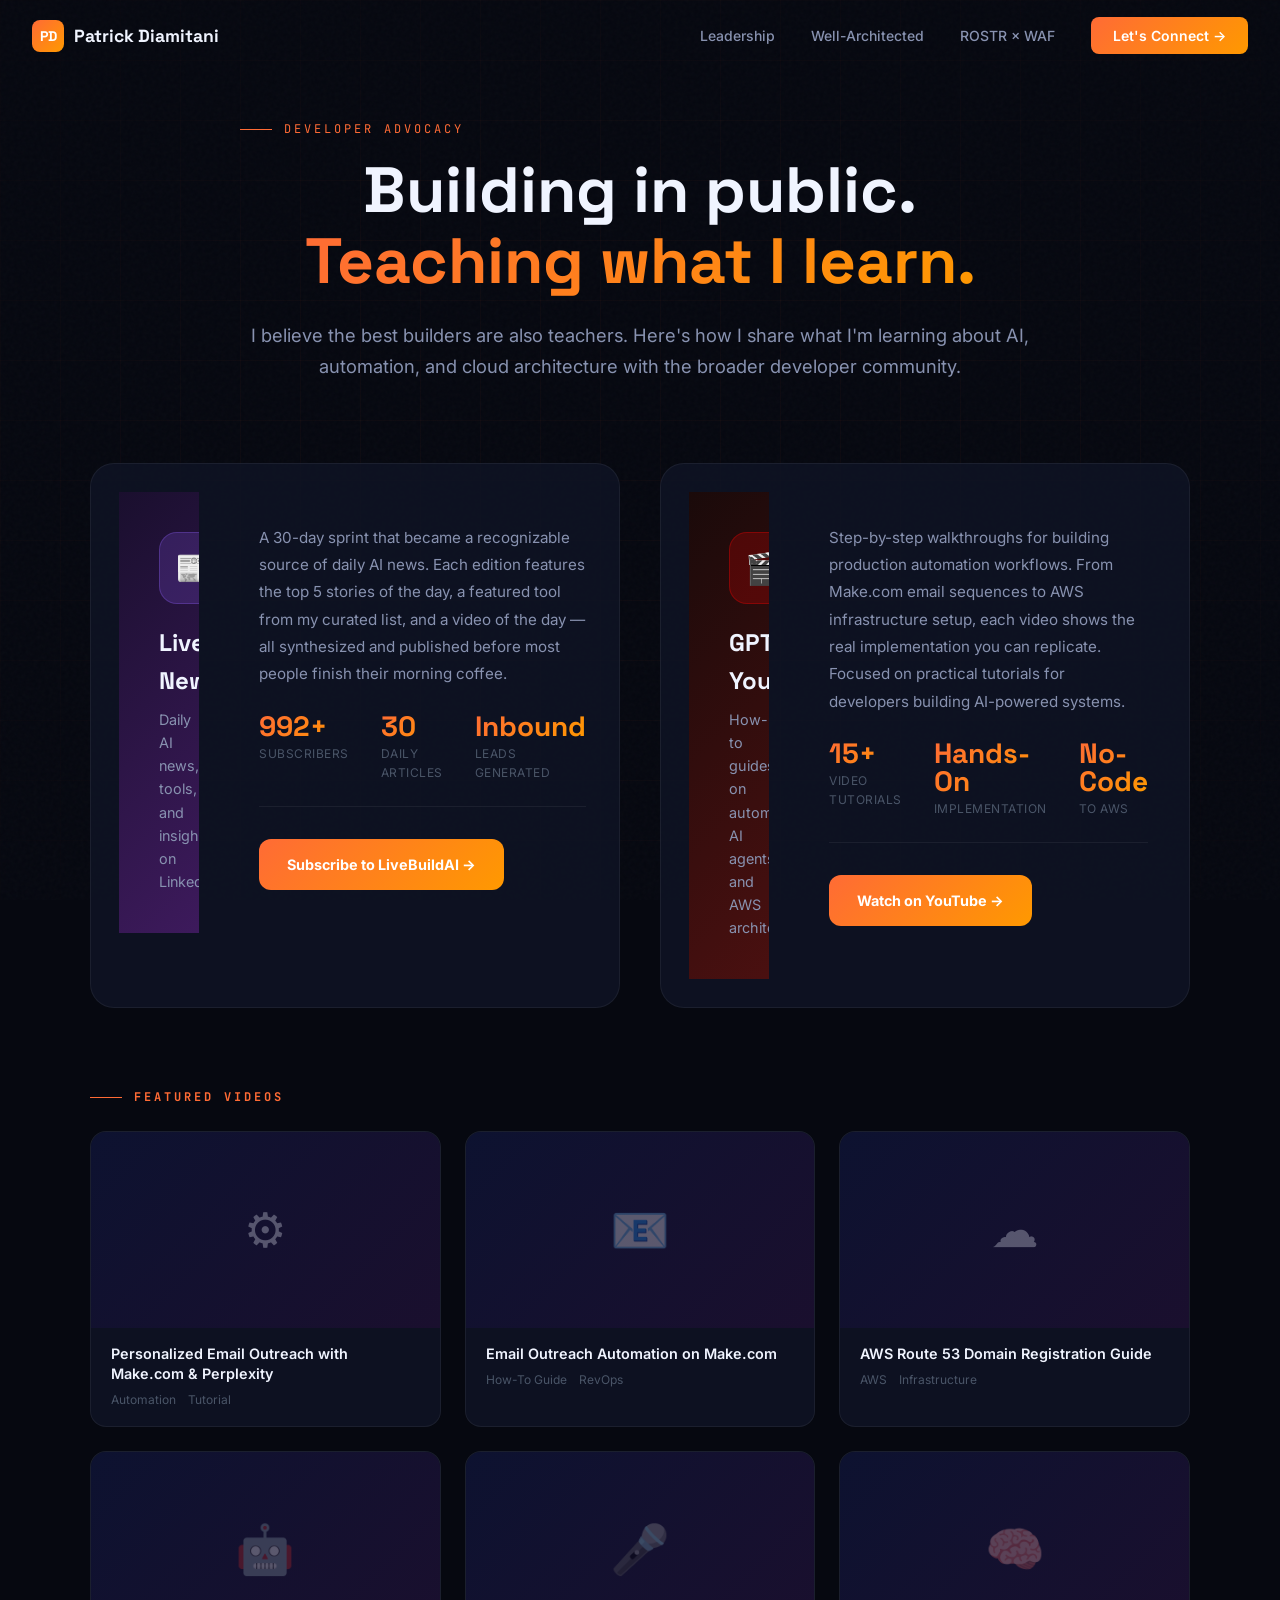
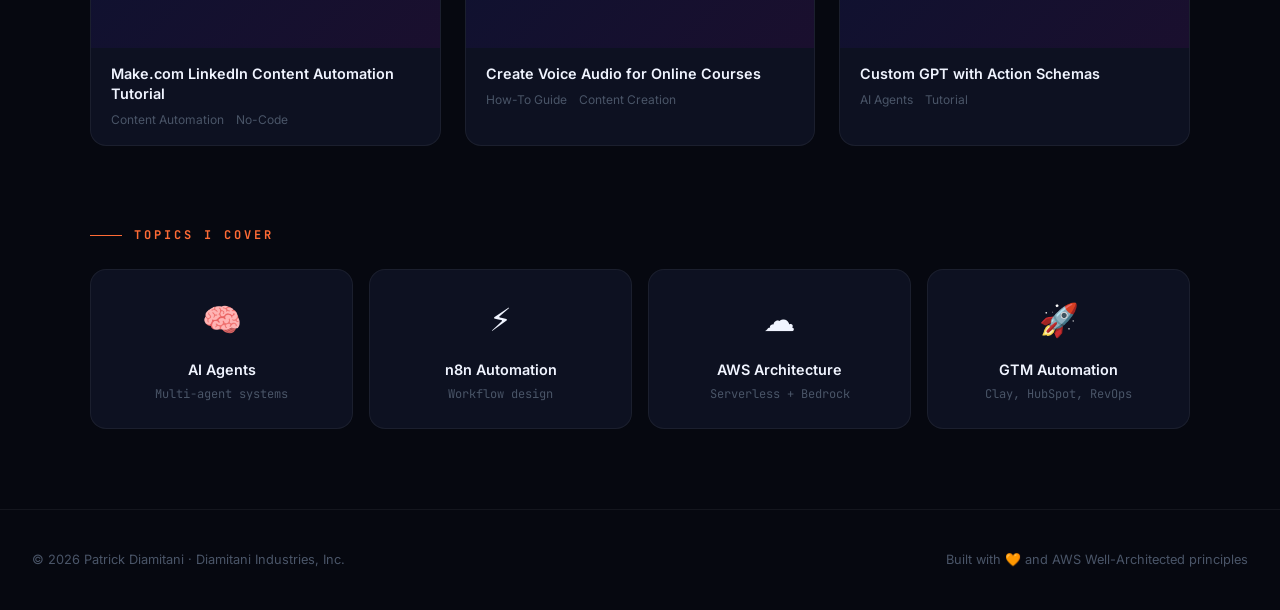
==== commit 70cf6501: "feat: embed YouTube tutorial videos in developer advocacy section Added 6 featured tutorial videos f" ====
--- a/pages/developer-advocacy.html
+++ b/pages/developer-advocacy.html
@@ -414,26 +414,26 @@
         <div class="advocacy-card-header youtube-header">
           <div class="card-icon">🎬</div>
           <h2 class="card-title">GPTPat YouTube</h2>
-          <p class="card-tagline">Deep dives on AI agents, automation, and architecture</p>
+          <p class="card-tagline">How-to guides on automation, AI agents, and AWS architecture</p>
         </div>
         <div class="advocacy-card-body">
           <p class="card-description">
-            Video walkthroughs of the systems I build — from n8n workflow automations to multi-agent
-            architectures. Each video shows the real implementation, not just the concept. Built for
-            developers who want to see how production AI systems actually work.
+            Step-by-step walkthroughs for building production automation workflows. From Make.com email
+            sequences to AWS infrastructure setup, each video shows the real implementation you can
+            replicate. Focused on practical tutorials for developers building AI-powered systems.
           </p>
           <div class="card-stats">
             <div class="card-stat">
-              <span class="stat-number">Video</span>
-              <span class="stat-label">Walkthroughs</span>
+              <span class="stat-number">15+</span>
+              <span class="stat-label">Video Tutorials</span>
             </div>
             <div class="card-stat">
-              <span class="stat-number">Real</span>
-              <span class="stat-label">Production Code</span>
+              <span class="stat-number">Hands-On</span>
+              <span class="stat-label">Implementation</span>
             </div>
             <div class="card-stat">
-              <span class="stat-number">n8n</span>
-              <span class="stat-label">+ AI Focus</span>
+              <span class="stat-number">No-Code</span>
+              <span class="stat-label">to AWS</span>
             </div>
           </div>
           <a href="https://www.youtube.com/@gptpat" target="_blank" class="card-cta">
@@ -449,25 +449,12 @@
       <h3 class="featured-title">Featured Videos</h3>
       <div class="video-grid">
 
-        <a href="https://www.youtube.com/@gptpat" target="_blank" class="video-card">
+        <a href="https://www.youtube.com/watch?v=wRh37Tr7aMg" target="_blank" class="video-card">
           <div class="video-thumbnail">
-            <span class="video-thumbnail-icon">🤖</span>
+            <span class="video-thumbnail-icon">⚙️</span>
           </div>
           <div class="video-info">
-            <div class="video-title-text">Building a Multi-Agent SDR Platform</div>
-            <div class="video-meta">
-              <span>AI Agents</span>
-              <span>n8n</span>
-            </div>
-          </div>
-        </a>
-
-        <a href="https://www.youtube.com/@gptpat" target="_blank" class="video-card">
-          <div class="video-thumbnail">
-            <span class="video-thumbnail-icon">⚡</span>
-          </div>
-          <div class="video-info">
-            <div class="video-title-text">n8n Workflow Automation Deep Dive</div>
+            <div class="video-title-text">Personalized Email Outreach with Make.com & Perplexity</div>
             <div class="video-meta">
               <span>Automation</span>
               <span>Tutorial</span>
@@ -475,15 +462,67 @@
           </div>
         </a>
 
-        <a href="https://www.youtube.com/@gptpat" target="_blank" class="video-card">
+        <a href="https://www.youtube.com/watch?v=HumUw0DD9sQ" target="_blank" class="video-card">
+          <div class="video-thumbnail">
+            <span class="video-thumbnail-icon">📧</span>
+          </div>
+          <div class="video-info">
+            <div class="video-title-text">Email Outreach Automation on Make.com</div>
+            <div class="video-meta">
+              <span>How-To Guide</span>
+              <span>RevOps</span>
+            </div>
+          </div>
+        </a>
+
+        <a href="https://www.youtube.com/watch?v=v3ETNL74B14" target="_blank" class="video-card">
           <div class="video-thumbnail">
             <span class="video-thumbnail-icon">☁️</span>
           </div>
           <div class="video-info">
-            <div class="video-title-text">AWS Bedrock Agent Architecture</div>
+            <div class="video-title-text">AWS Route 53 Domain Registration Guide</div>
             <div class="video-meta">
               <span>AWS</span>
-              <span>Architecture</span>
+              <span>Infrastructure</span>
+            </div>
+          </div>
+        </a>
+
+        <a href="https://www.youtube.com/watch?v=M5LDv9RQN-E" target="_blank" class="video-card">
+          <div class="video-thumbnail">
+            <span class="video-thumbnail-icon">🤖</span>
+          </div>
+          <div class="video-info">
+            <div class="video-title-text">Make.com LinkedIn Content Automation Tutorial</div>
+            <div class="video-meta">
+              <span>Content Automation</span>
+              <span>No-Code</span>
+            </div>
+          </div>
+        </a>
+
+        <a href="https://www.youtube.com/watch?v=yuU7-z55HVc" target="_blank" class="video-card">
+          <div class="video-thumbnail">
+            <span class="video-thumbnail-icon">🎤</span>
+          </div>
+          <div class="video-info">
+            <div class="video-title-text">Create Voice Audio for Online Courses</div>
+            <div class="video-meta">
+              <span>How-To Guide</span>
+              <span>Content Creation</span>
+            </div>
+          </div>
+        </a>
+
+        <a href="https://www.youtube.com/watch?v=OzEqQdD0AH8" target="_blank" class="video-card">
+          <div class="video-thumbnail">
+            <span class="video-thumbnail-icon">🧠</span>
+          </div>
+          <div class="video-info">
+            <div class="video-title-text">Custom GPT with Action Schemas</div>
+            <div class="video-meta">
+              <span>AI Agents</span>
+              <span>Tutorial</span>
             </div>
           </div>
         </a>
